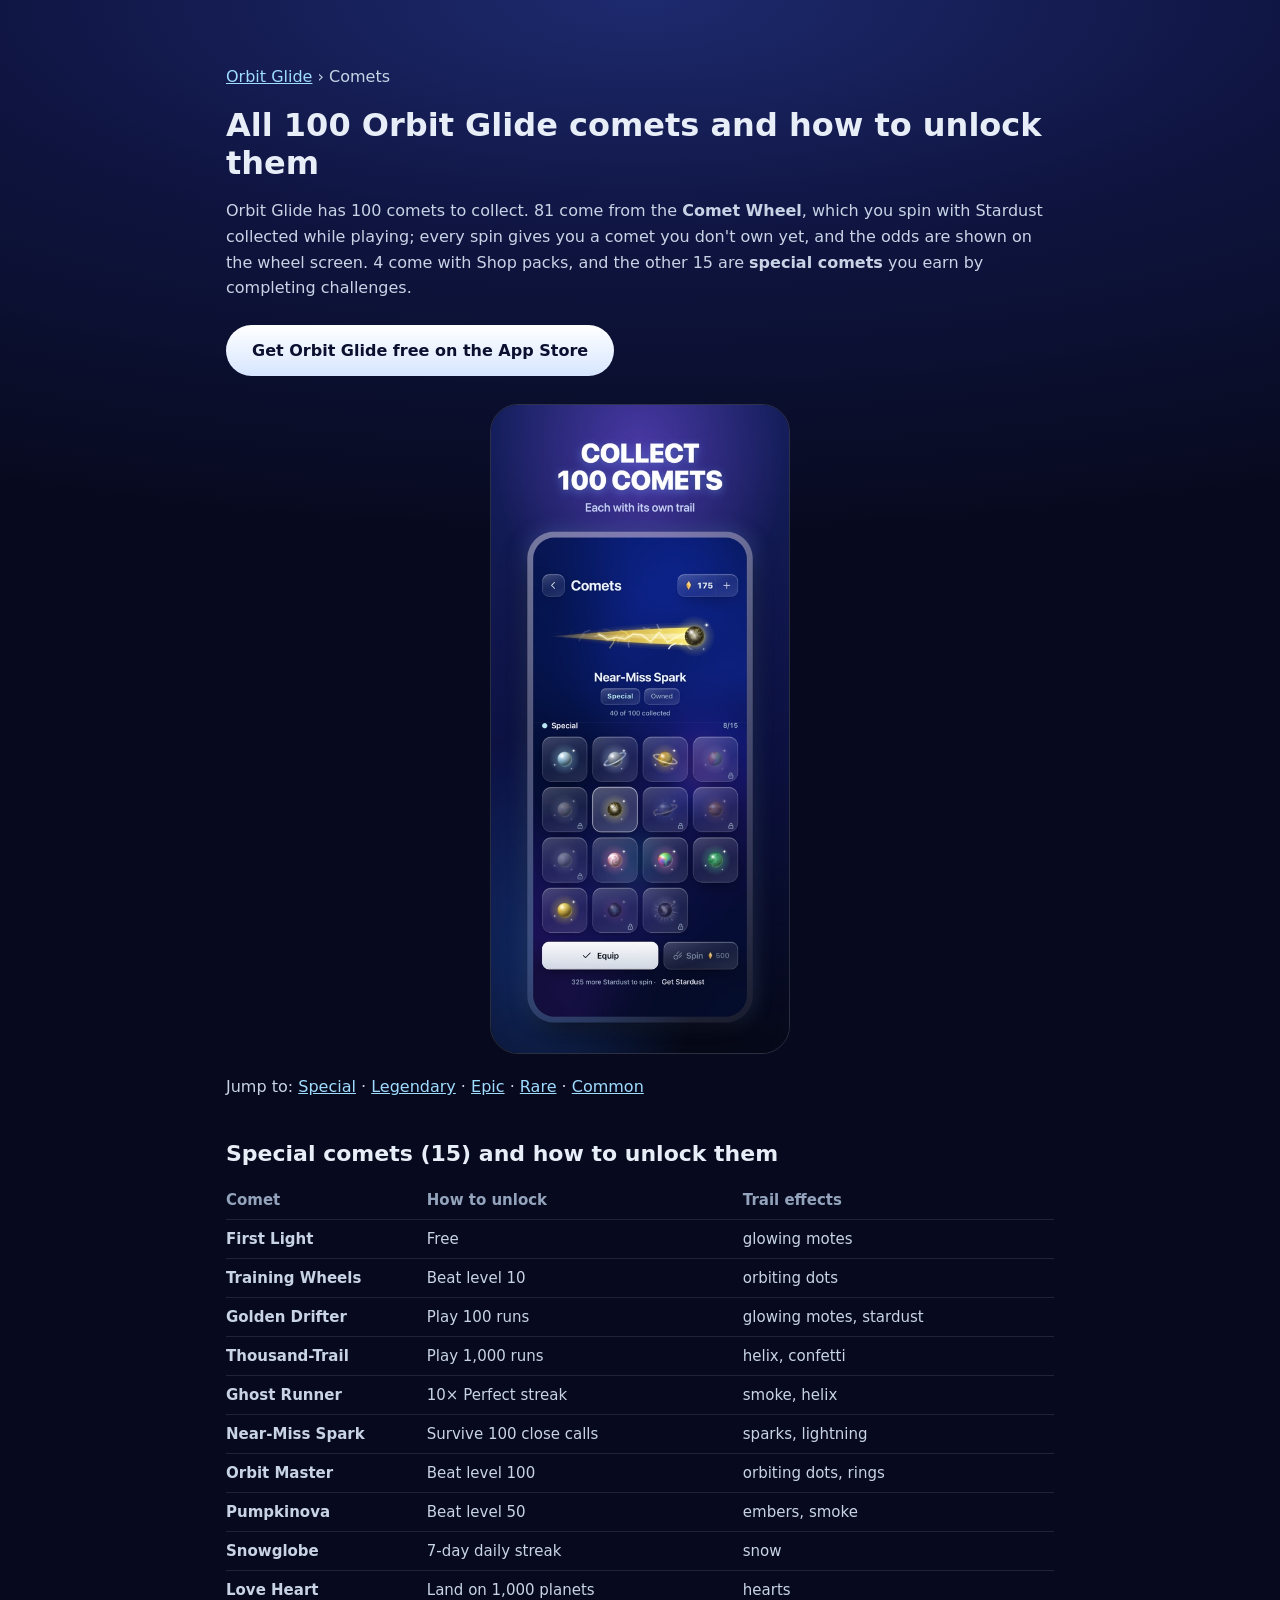
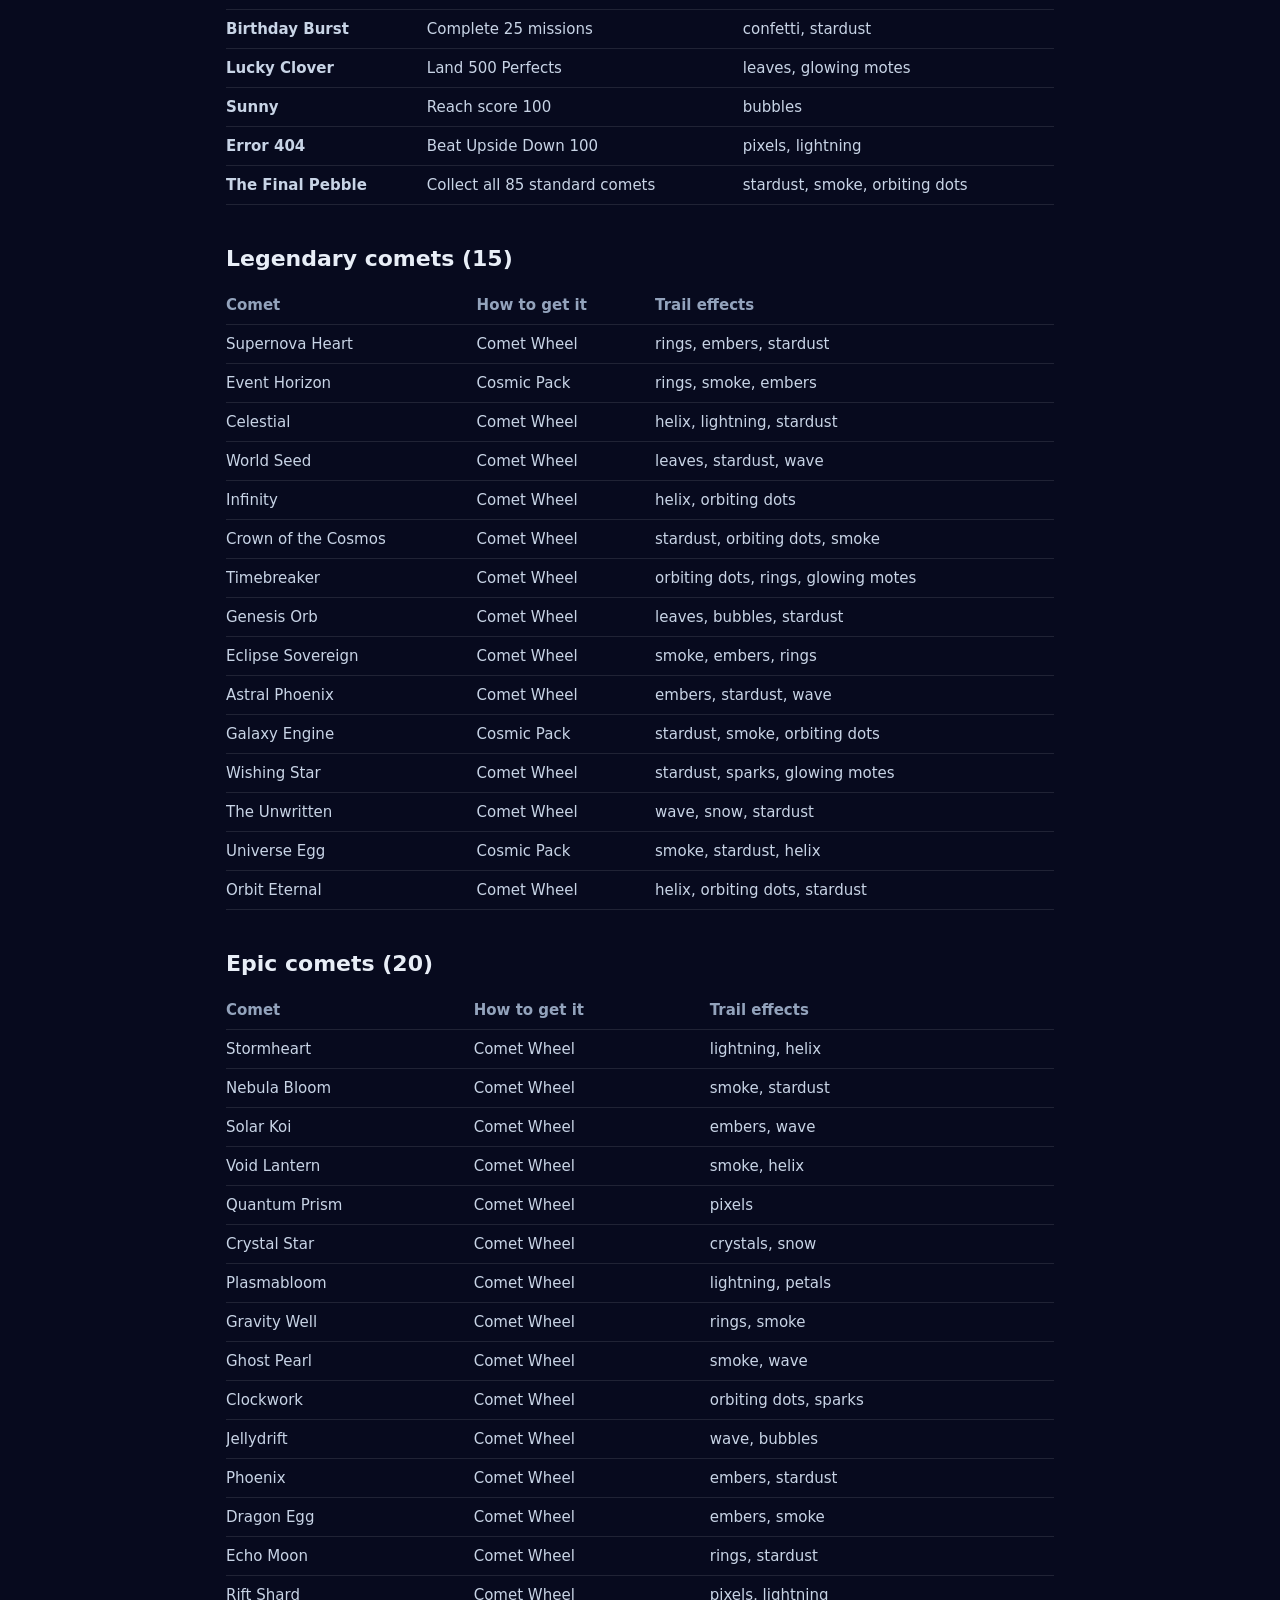
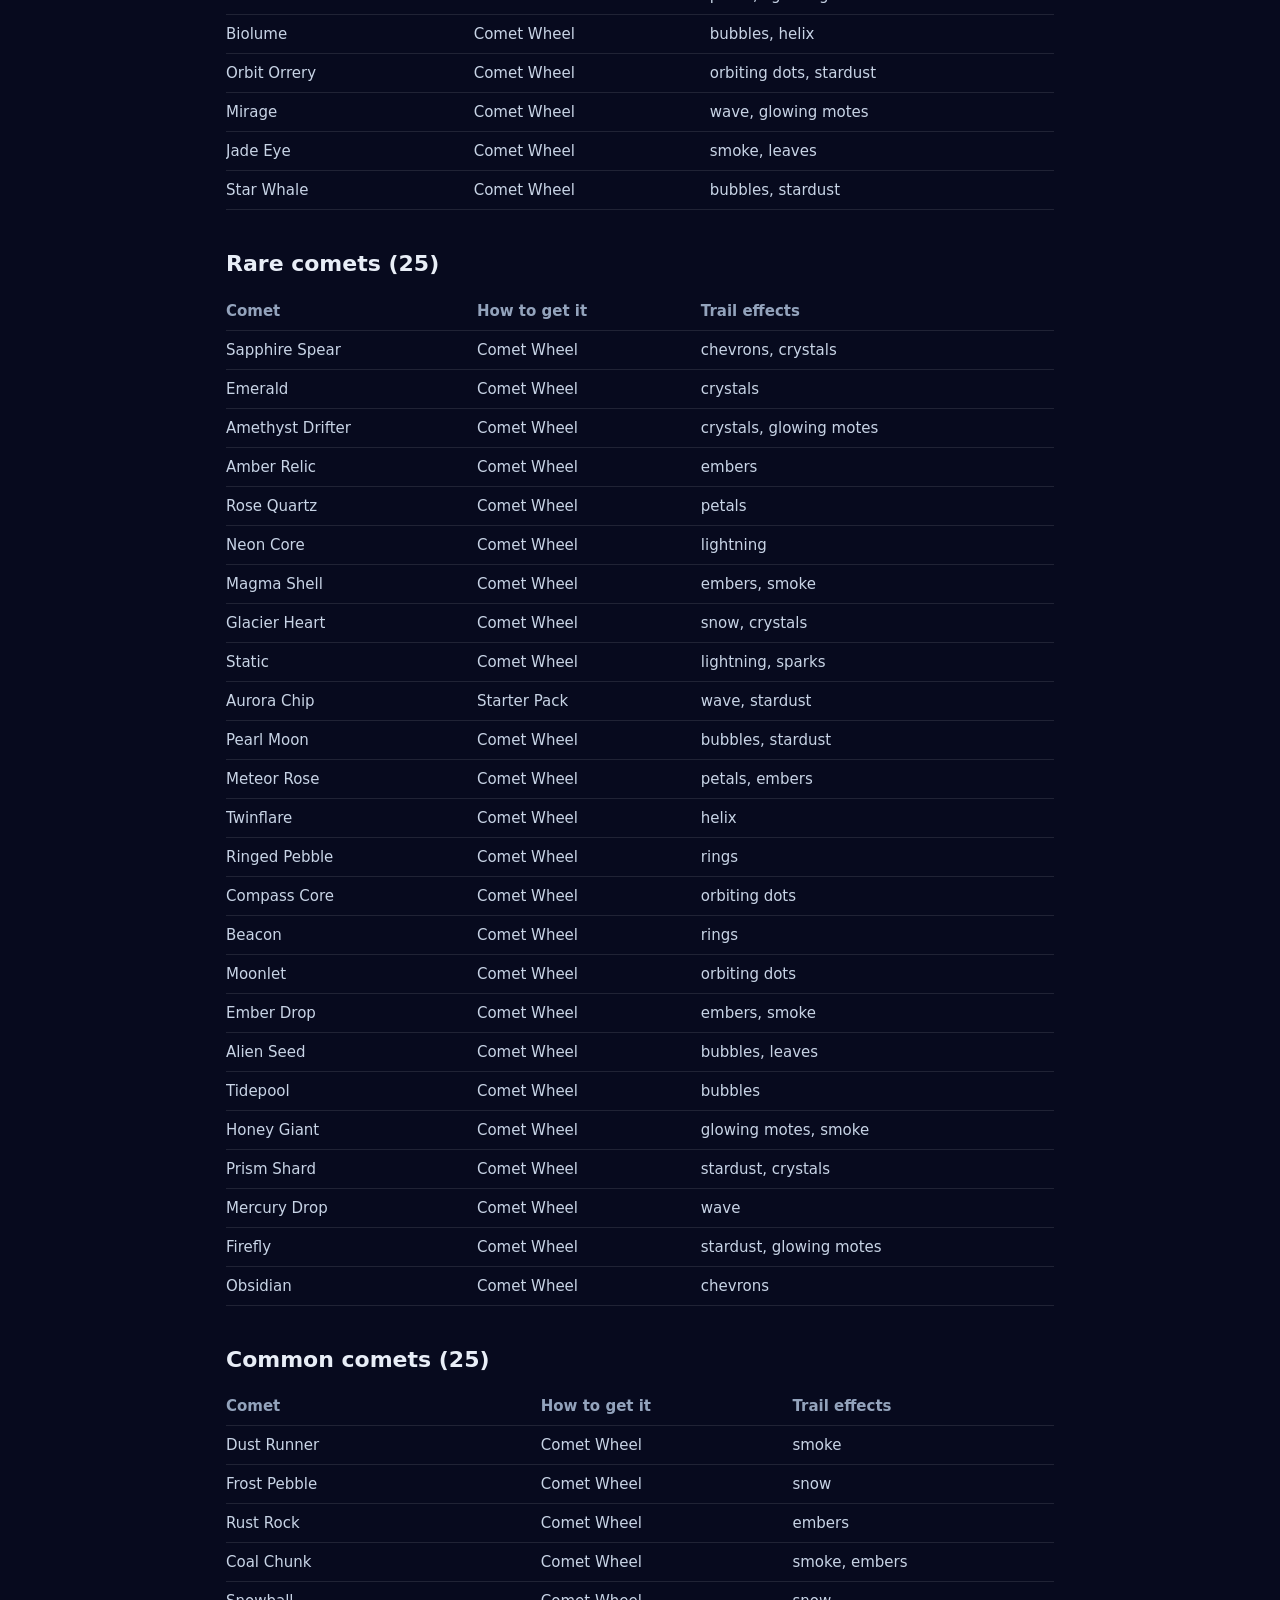
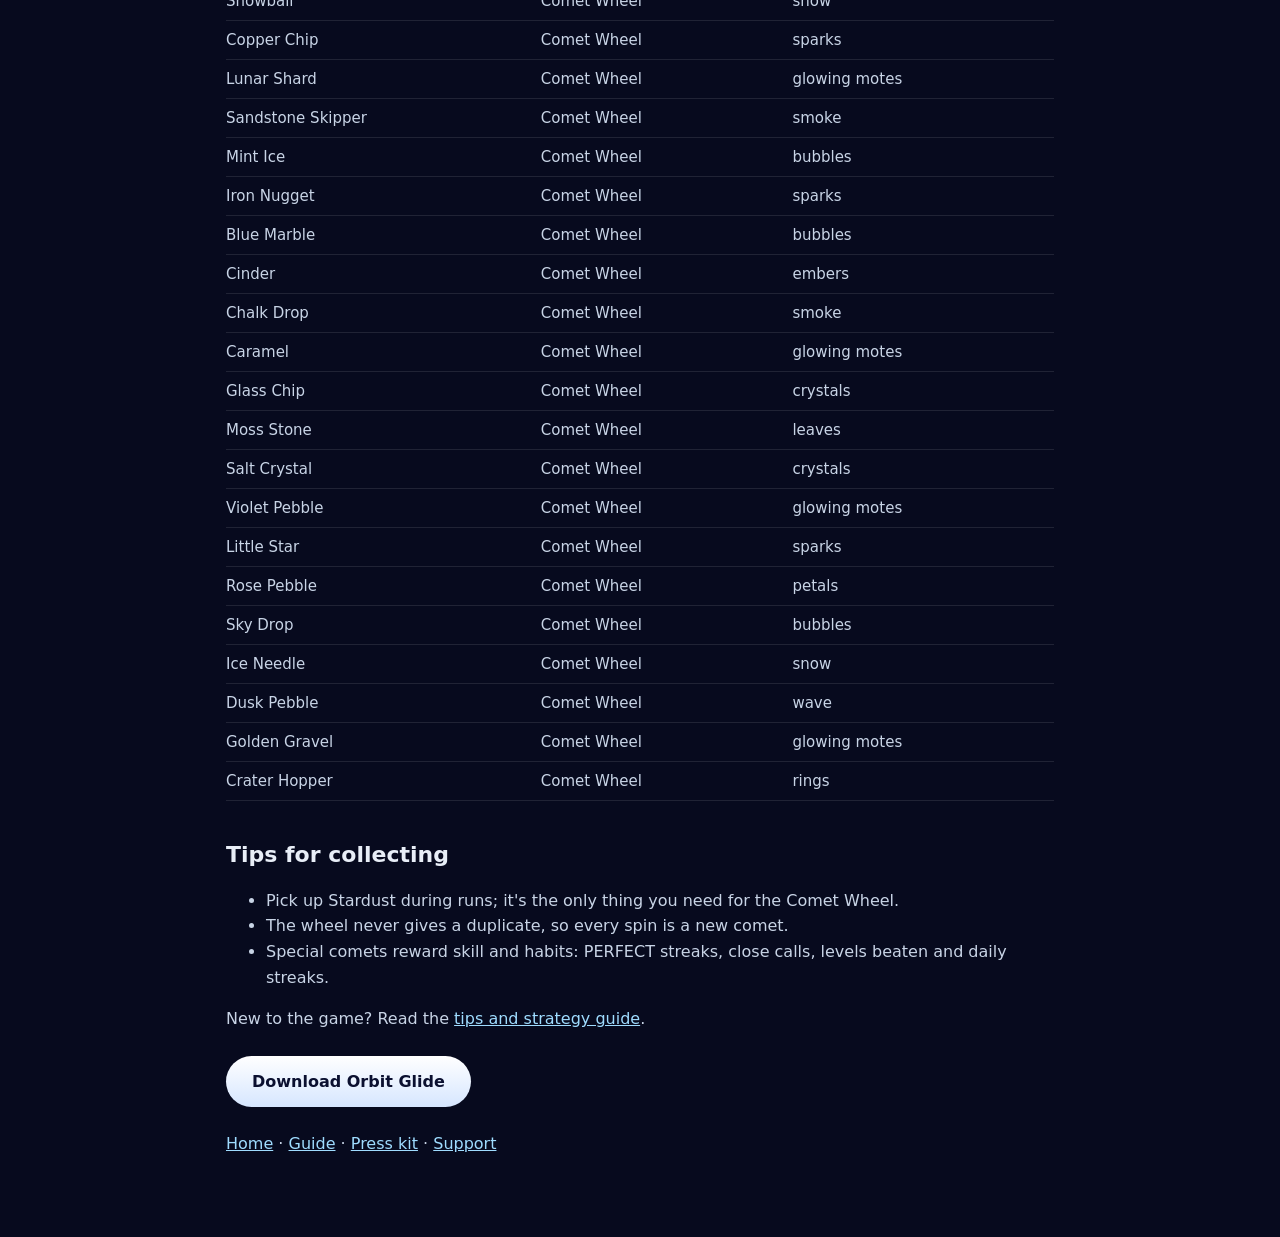
==== comets/index.html @ a48d23b3 "Add comets guide page Co-Authored-By: Claude Opus 5.5 <noreply@anthropic.com>" ====
<!doctype html>
<html lang="en">
<head>
<meta charset="utf-8" />
<meta name="viewport" content="width=device-width, initial-scale=1" />
<title>All 100 Orbit Glide Comets and How to Unlock Them</title>
<meta name="description" content="Every comet in Orbit Glide: 15 special comets and how to unlock them, plus all Common, Rare, Epic and Legendary comets from the Comet Wheel." />
<meta name="apple-itunes-app" content="app-id=6820881837" />
<link rel="canonical" href="https://wbsmith04.github.io/orbit-glide/comets/" />
<link rel="icon" href="../media/icon.png" />
<meta property="og:title" content="All 100 Orbit Glide comets and how to unlock them" />
<meta property="og:image" content="https://wbsmith04.github.io/orbit-glide/media/og.jpg" />
<style>
  :root { color-scheme: dark; }
  * { box-sizing: border-box; }
  html { background: #070a1e; }
  body { margin: 0; font: 16px/1.6 -apple-system, BlinkMacSystemFont, "Segoe UI", system-ui, sans-serif; color: #e8eef7;
    background: radial-gradient(120% 60% at 50% 0%, #1d2a6e 0%, #0f1440 45%, #070a1e 100%) fixed; }
  main { max-width: 860px; margin: 0 auto; padding: 48px 16px 64px; }
  h1 { font-size: 32px; line-height: 1.2; margin: 0 0 8px; }
  h2 { font-size: 22px; margin: 36px 0 10px; }
  p, li, td { color: #c8d4e6; }
  a { color: #9fdcff; }
  .get { display: inline-block; margin: 8px 0; padding: 13px 26px; border-radius: 999px; color: #0b1030; font-weight: 700; text-decoration: none; background: linear-gradient(180deg,#fff,#d6e6ff); }
  .wrap { overflow-x: auto; }
  table { border-collapse: collapse; width: 100%; font-size: 15px; }
  td, th { text-align: left; padding: 7px 12px 7px 0; border-bottom: 1px solid rgba(255,255,255,.1); vertical-align: top; }
  th { color: #93a3bc; font-weight: 600; }
  .shot { width: min(300px, 75vw); display: block; margin: 20px auto; border-radius: 28px; border: 1px solid rgba(255,255,255,.15); }
</style>
</head>
<body>
<main>
  <p><a href="../">Orbit Glide</a> › Comets</p>
  <h1>All 100 Orbit Glide comets and how to unlock them</h1>
  <p>Orbit Glide has 100 comets to collect. 81 come from the <b>Comet Wheel</b>, which you spin with Stardust collected while playing; every spin gives you a comet you don't own yet, and the odds are shown on the wheel screen. 4 come with Shop packs, and the other 15 are <b>special comets</b> you earn by completing challenges.</p>
  <a class="get" href="https://apps.apple.com/app/id6820881837">Get Orbit Glide free on the App Store</a>
  <img class="shot" src="../media/comets-shot.jpg" alt="The Comets screen in Orbit Glide" loading="lazy" />
  <p>Jump to: <a href="#special">Special</a> · <a href="#legendary">Legendary</a> · <a href="#epic">Epic</a> · <a href="#rare">Rare</a> · <a href="#common">Common</a></p>
  <h2 id="special">Special comets (15) and how to unlock them</h2>
  <div class="wrap"><table><tr><th>Comet</th><th>How to unlock</th><th>Trail effects</th></tr>
<tr><td><b>First Light</b></td><td>Free</td><td>glowing motes</td></tr>
<tr><td><b>Training Wheels</b></td><td>Beat level 10</td><td>orbiting dots</td></tr>
<tr><td><b>Golden Drifter</b></td><td>Play 100 runs</td><td>glowing motes, stardust</td></tr>
<tr><td><b>Thousand-Trail</b></td><td>Play 1,000 runs</td><td>helix, confetti</td></tr>
<tr><td><b>Ghost Runner</b></td><td>10× Perfect streak</td><td>smoke, helix</td></tr>
<tr><td><b>Near-Miss Spark</b></td><td>Survive 100 close calls</td><td>sparks, lightning</td></tr>
<tr><td><b>Orbit Master</b></td><td>Beat level 100</td><td>orbiting dots, rings</td></tr>
<tr><td><b>Pumpkinova</b></td><td>Beat level 50</td><td>embers, smoke</td></tr>
<tr><td><b>Snowglobe</b></td><td>7-day daily streak</td><td>snow</td></tr>
<tr><td><b>Love Heart</b></td><td>Land on 1,000 planets</td><td>hearts</td></tr>
<tr><td><b>Birthday Burst</b></td><td>Complete 25 missions</td><td>confetti, stardust</td></tr>
<tr><td><b>Lucky Clover</b></td><td>Land 500 Perfects</td><td>leaves, glowing motes</td></tr>
<tr><td><b>Sunny</b></td><td>Reach score 100</td><td>bubbles</td></tr>
<tr><td><b>Error 404</b></td><td>Beat Upside Down 100</td><td>pixels, lightning</td></tr>
<tr><td><b>The Final Pebble</b></td><td>Collect all 85 standard comets</td><td>stardust, smoke, orbiting dots</td></tr>
  </table></div>
  <div class="wrap"><h2 id="legendary">Legendary comets (15)</h2>
<table><tr><th>Comet</th><th>How to get it</th><th>Trail effects</th></tr>
<tr><td>Supernova Heart</td><td>Comet Wheel</td><td>rings, embers, stardust</td></tr>
<tr><td>Event Horizon</td><td>Cosmic Pack</td><td>rings, smoke, embers</td></tr>
<tr><td>Celestial</td><td>Comet Wheel</td><td>helix, lightning, stardust</td></tr>
<tr><td>World Seed</td><td>Comet Wheel</td><td>leaves, stardust, wave</td></tr>
<tr><td>Infinity</td><td>Comet Wheel</td><td>helix, orbiting dots</td></tr>
<tr><td>Crown of the Cosmos</td><td>Comet Wheel</td><td>stardust, orbiting dots, smoke</td></tr>
<tr><td>Timebreaker</td><td>Comet Wheel</td><td>orbiting dots, rings, glowing motes</td></tr>
<tr><td>Genesis Orb</td><td>Comet Wheel</td><td>leaves, bubbles, stardust</td></tr>
<tr><td>Eclipse Sovereign</td><td>Comet Wheel</td><td>smoke, embers, rings</td></tr>
<tr><td>Astral Phoenix</td><td>Comet Wheel</td><td>embers, stardust, wave</td></tr>
<tr><td>Galaxy Engine</td><td>Cosmic Pack</td><td>stardust, smoke, orbiting dots</td></tr>
<tr><td>Wishing Star</td><td>Comet Wheel</td><td>stardust, sparks, glowing motes</td></tr>
<tr><td>The Unwritten</td><td>Comet Wheel</td><td>wave, snow, stardust</td></tr>
<tr><td>Universe Egg</td><td>Cosmic Pack</td><td>smoke, stardust, helix</td></tr>
<tr><td>Orbit Eternal</td><td>Comet Wheel</td><td>helix, orbiting dots, stardust</td></tr>
</table></div><div class="wrap"><h2 id="epic">Epic comets (20)</h2>
<table><tr><th>Comet</th><th>How to get it</th><th>Trail effects</th></tr>
<tr><td>Stormheart</td><td>Comet Wheel</td><td>lightning, helix</td></tr>
<tr><td>Nebula Bloom</td><td>Comet Wheel</td><td>smoke, stardust</td></tr>
<tr><td>Solar Koi</td><td>Comet Wheel</td><td>embers, wave</td></tr>
<tr><td>Void Lantern</td><td>Comet Wheel</td><td>smoke, helix</td></tr>
<tr><td>Quantum Prism</td><td>Comet Wheel</td><td>pixels</td></tr>
<tr><td>Crystal Star</td><td>Comet Wheel</td><td>crystals, snow</td></tr>
<tr><td>Plasmabloom</td><td>Comet Wheel</td><td>lightning, petals</td></tr>
<tr><td>Gravity Well</td><td>Comet Wheel</td><td>rings, smoke</td></tr>
<tr><td>Ghost Pearl</td><td>Comet Wheel</td><td>smoke, wave</td></tr>
<tr><td>Clockwork</td><td>Comet Wheel</td><td>orbiting dots, sparks</td></tr>
<tr><td>Jellydrift</td><td>Comet Wheel</td><td>wave, bubbles</td></tr>
<tr><td>Phoenix</td><td>Comet Wheel</td><td>embers, stardust</td></tr>
<tr><td>Dragon Egg</td><td>Comet Wheel</td><td>embers, smoke</td></tr>
<tr><td>Echo Moon</td><td>Comet Wheel</td><td>rings, stardust</td></tr>
<tr><td>Rift Shard</td><td>Comet Wheel</td><td>pixels, lightning</td></tr>
<tr><td>Biolume</td><td>Comet Wheel</td><td>bubbles, helix</td></tr>
<tr><td>Orbit Orrery</td><td>Comet Wheel</td><td>orbiting dots, stardust</td></tr>
<tr><td>Mirage</td><td>Comet Wheel</td><td>wave, glowing motes</td></tr>
<tr><td>Jade Eye</td><td>Comet Wheel</td><td>smoke, leaves</td></tr>
<tr><td>Star Whale</td><td>Comet Wheel</td><td>bubbles, stardust</td></tr>
</table></div><div class="wrap"><h2 id="rare">Rare comets (25)</h2>
<table><tr><th>Comet</th><th>How to get it</th><th>Trail effects</th></tr>
<tr><td>Sapphire Spear</td><td>Comet Wheel</td><td>chevrons, crystals</td></tr>
<tr><td>Emerald</td><td>Comet Wheel</td><td>crystals</td></tr>
<tr><td>Amethyst Drifter</td><td>Comet Wheel</td><td>crystals, glowing motes</td></tr>
<tr><td>Amber Relic</td><td>Comet Wheel</td><td>embers</td></tr>
<tr><td>Rose Quartz</td><td>Comet Wheel</td><td>petals</td></tr>
<tr><td>Neon Core</td><td>Comet Wheel</td><td>lightning</td></tr>
<tr><td>Magma Shell</td><td>Comet Wheel</td><td>embers, smoke</td></tr>
<tr><td>Glacier Heart</td><td>Comet Wheel</td><td>snow, crystals</td></tr>
<tr><td>Static</td><td>Comet Wheel</td><td>lightning, sparks</td></tr>
<tr><td>Aurora Chip</td><td>Starter Pack</td><td>wave, stardust</td></tr>
<tr><td>Pearl Moon</td><td>Comet Wheel</td><td>bubbles, stardust</td></tr>
<tr><td>Meteor Rose</td><td>Comet Wheel</td><td>petals, embers</td></tr>
<tr><td>Twinflare</td><td>Comet Wheel</td><td>helix</td></tr>
<tr><td>Ringed Pebble</td><td>Comet Wheel</td><td>rings</td></tr>
<tr><td>Compass Core</td><td>Comet Wheel</td><td>orbiting dots</td></tr>
<tr><td>Beacon</td><td>Comet Wheel</td><td>rings</td></tr>
<tr><td>Moonlet</td><td>Comet Wheel</td><td>orbiting dots</td></tr>
<tr><td>Ember Drop</td><td>Comet Wheel</td><td>embers, smoke</td></tr>
<tr><td>Alien Seed</td><td>Comet Wheel</td><td>bubbles, leaves</td></tr>
<tr><td>Tidepool</td><td>Comet Wheel</td><td>bubbles</td></tr>
<tr><td>Honey Giant</td><td>Comet Wheel</td><td>glowing motes, smoke</td></tr>
<tr><td>Prism Shard</td><td>Comet Wheel</td><td>stardust, crystals</td></tr>
<tr><td>Mercury Drop</td><td>Comet Wheel</td><td>wave</td></tr>
<tr><td>Firefly</td><td>Comet Wheel</td><td>stardust, glowing motes</td></tr>
<tr><td>Obsidian</td><td>Comet Wheel</td><td>chevrons</td></tr>
</table></div><div class="wrap"><h2 id="common">Common comets (25)</h2>
<table><tr><th>Comet</th><th>How to get it</th><th>Trail effects</th></tr>
<tr><td>Dust Runner</td><td>Comet Wheel</td><td>smoke</td></tr>
<tr><td>Frost Pebble</td><td>Comet Wheel</td><td>snow</td></tr>
<tr><td>Rust Rock</td><td>Comet Wheel</td><td>embers</td></tr>
<tr><td>Coal Chunk</td><td>Comet Wheel</td><td>smoke, embers</td></tr>
<tr><td>Snowball</td><td>Comet Wheel</td><td>snow</td></tr>
<tr><td>Copper Chip</td><td>Comet Wheel</td><td>sparks</td></tr>
<tr><td>Lunar Shard</td><td>Comet Wheel</td><td>glowing motes</td></tr>
<tr><td>Sandstone Skipper</td><td>Comet Wheel</td><td>smoke</td></tr>
<tr><td>Mint Ice</td><td>Comet Wheel</td><td>bubbles</td></tr>
<tr><td>Iron Nugget</td><td>Comet Wheel</td><td>sparks</td></tr>
<tr><td>Blue Marble</td><td>Comet Wheel</td><td>bubbles</td></tr>
<tr><td>Cinder</td><td>Comet Wheel</td><td>embers</td></tr>
<tr><td>Chalk Drop</td><td>Comet Wheel</td><td>smoke</td></tr>
<tr><td>Caramel</td><td>Comet Wheel</td><td>glowing motes</td></tr>
<tr><td>Glass Chip</td><td>Comet Wheel</td><td>crystals</td></tr>
<tr><td>Moss Stone</td><td>Comet Wheel</td><td>leaves</td></tr>
<tr><td>Salt Crystal</td><td>Comet Wheel</td><td>crystals</td></tr>
<tr><td>Violet Pebble</td><td>Comet Wheel</td><td>glowing motes</td></tr>
<tr><td>Little Star</td><td>Comet Wheel</td><td>sparks</td></tr>
<tr><td>Rose Pebble</td><td>Comet Wheel</td><td>petals</td></tr>
<tr><td>Sky Drop</td><td>Comet Wheel</td><td>bubbles</td></tr>
<tr><td>Ice Needle</td><td>Comet Wheel</td><td>snow</td></tr>
<tr><td>Dusk Pebble</td><td>Comet Wheel</td><td>wave</td></tr>
<tr><td>Golden Gravel</td><td>Comet Wheel</td><td>glowing motes</td></tr>
<tr><td>Crater Hopper</td><td>Comet Wheel</td><td>rings</td></tr>
</table></div>
  <h2>Tips for collecting</h2>
  <ul>
    <li>Pick up Stardust during runs; it's the only thing you need for the Comet Wheel.</li>
    <li>The wheel never gives a duplicate, so every spin is a new comet.</li>
    <li>Special comets reward skill and habits: PERFECT streaks, close calls, levels beaten and daily streaks.</li>
  </ul>
  <p>New to the game? Read the <a href="../guide/">tips and strategy guide</a>.</p>
  <p><a class="get" href="https://apps.apple.com/app/id6820881837">Download Orbit Glide</a></p>
  <p><a href="../">Home</a> · <a href="../guide/">Guide</a> · <a href="../press/">Press kit</a> · <a href="../support/">Support</a></p>
</main>
</body>
</html>
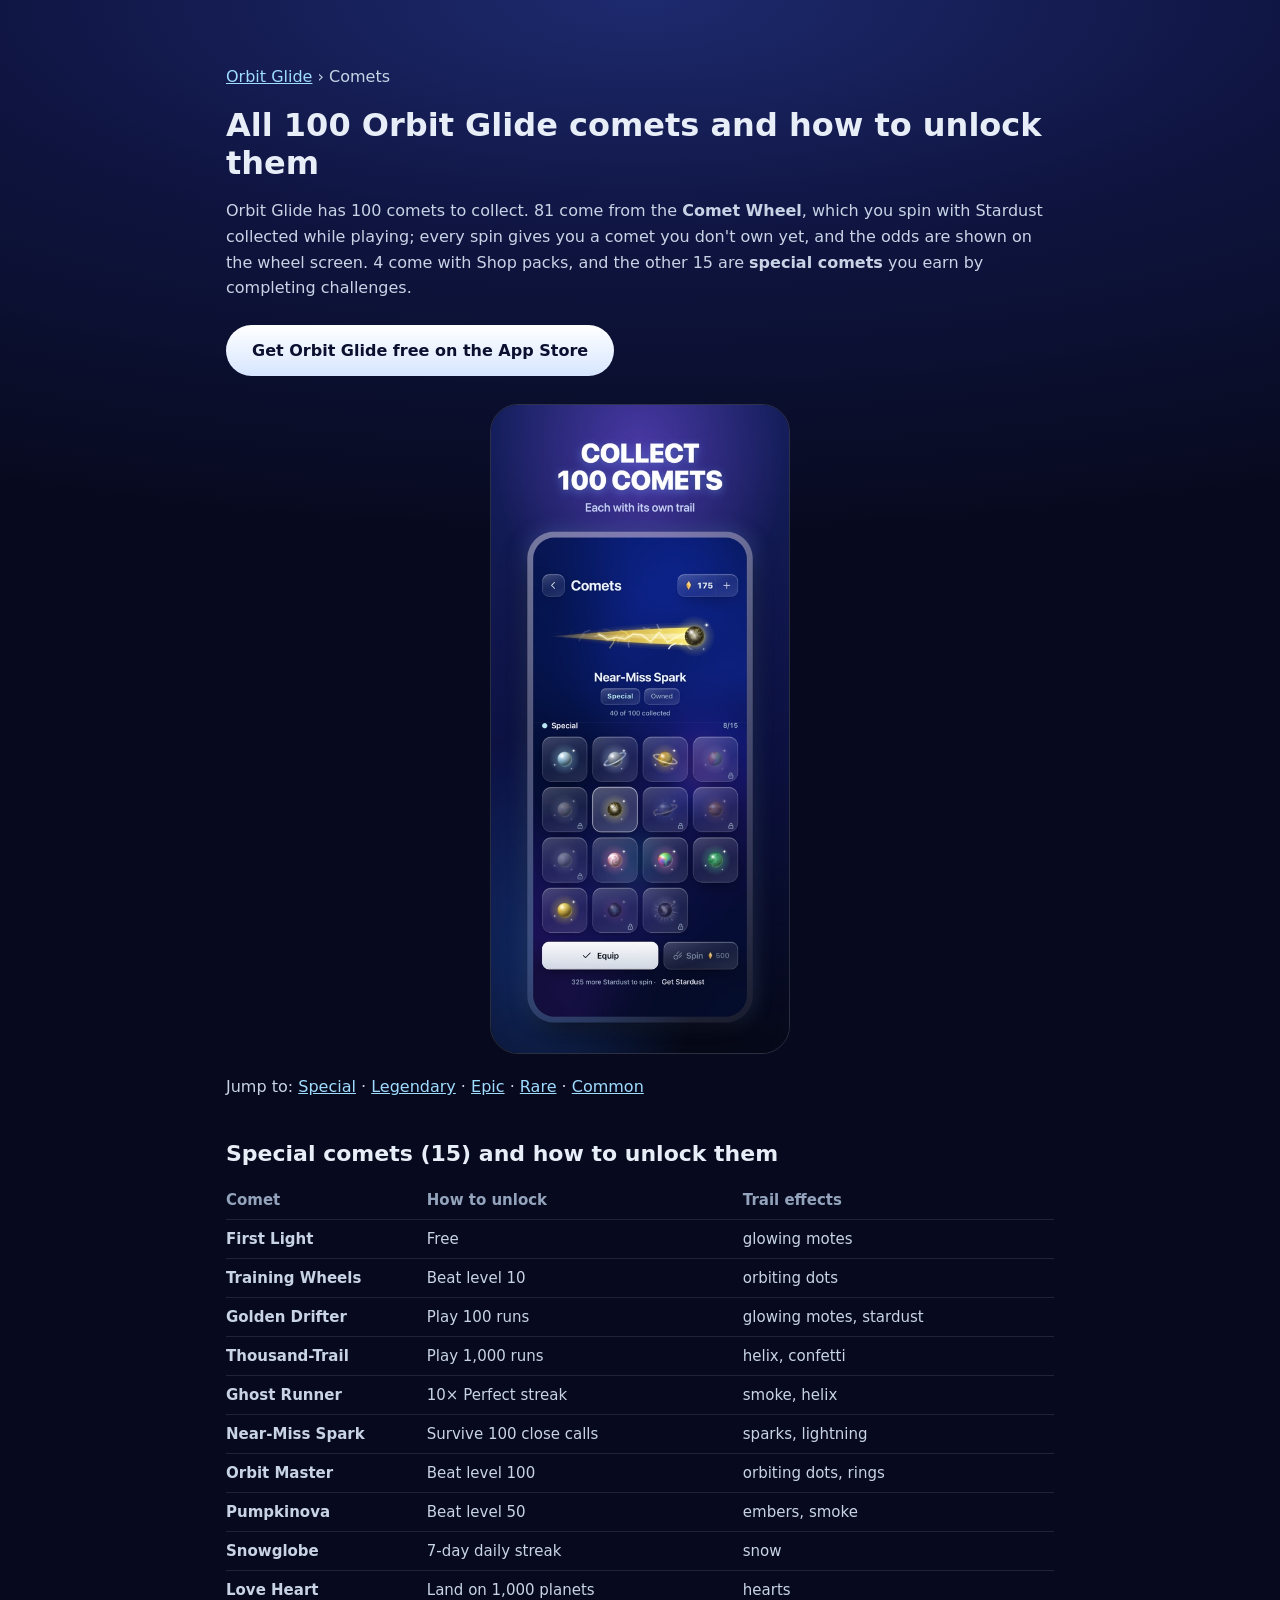
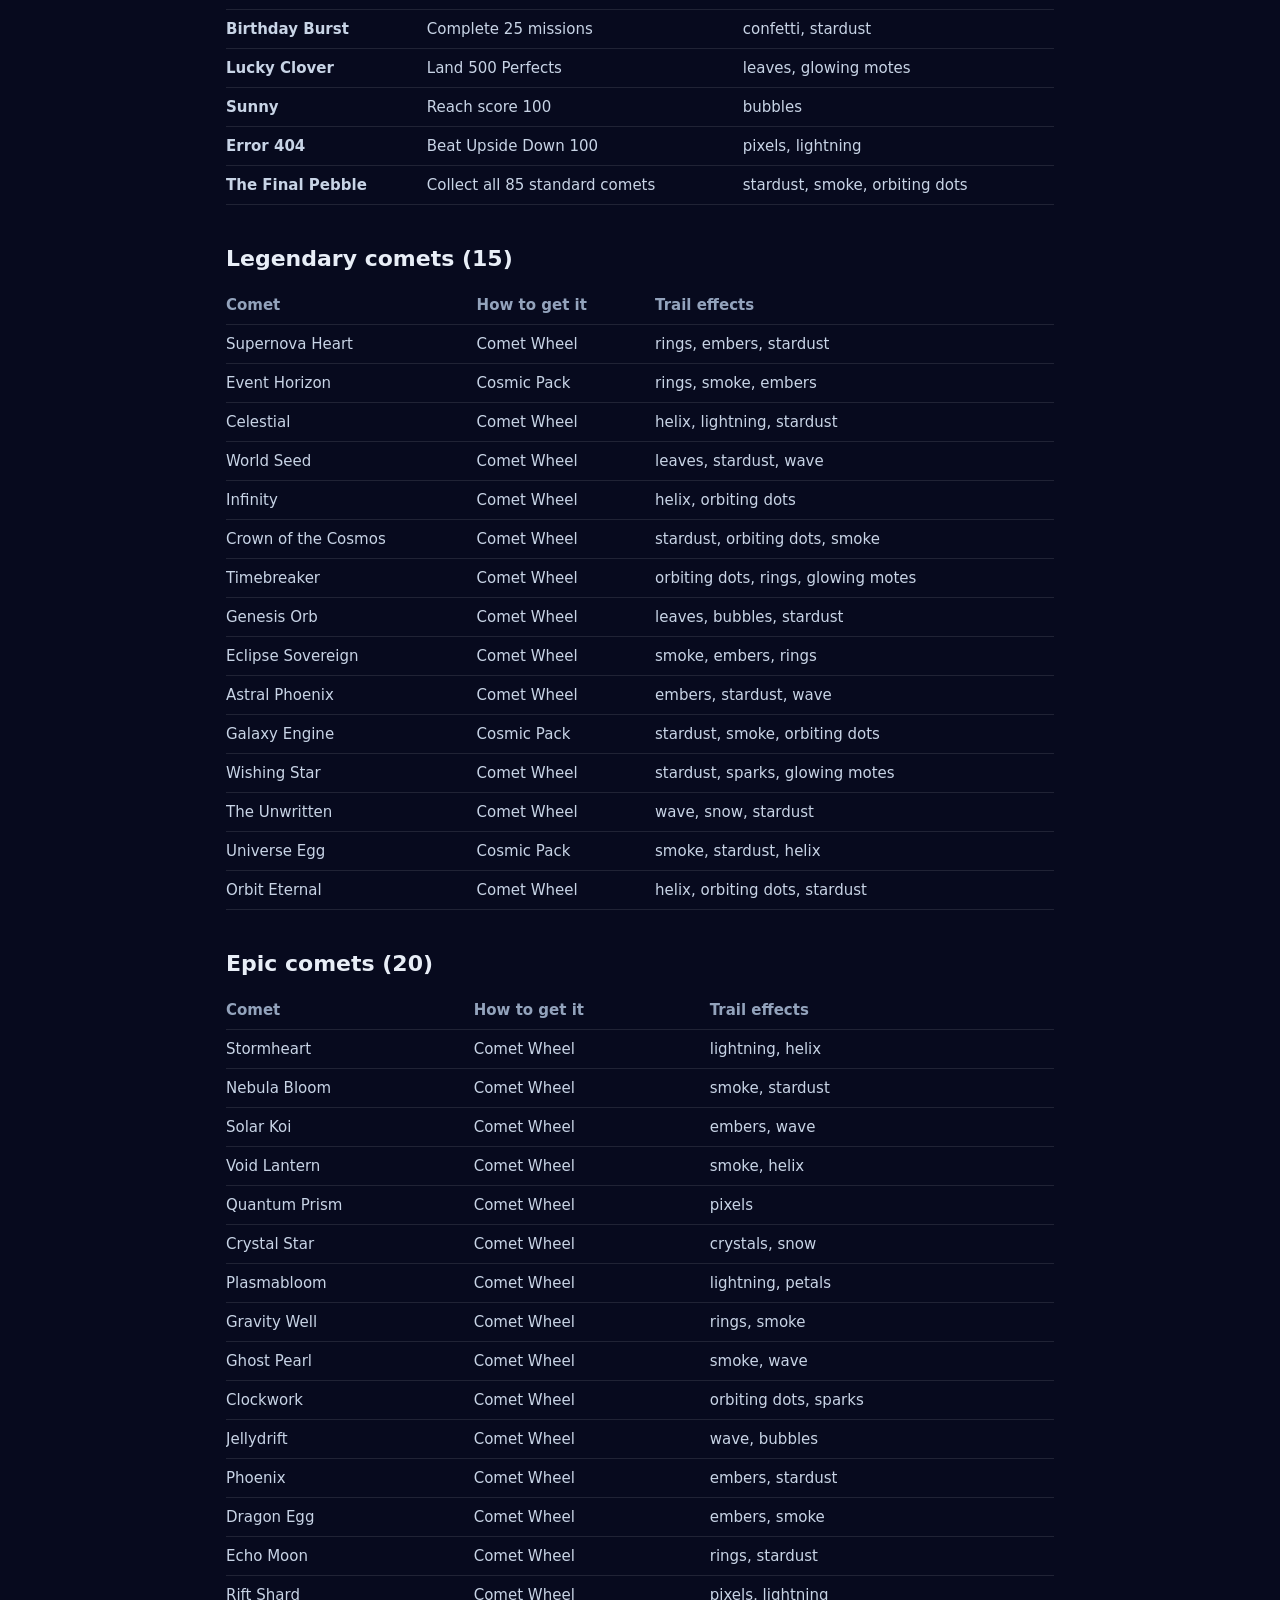
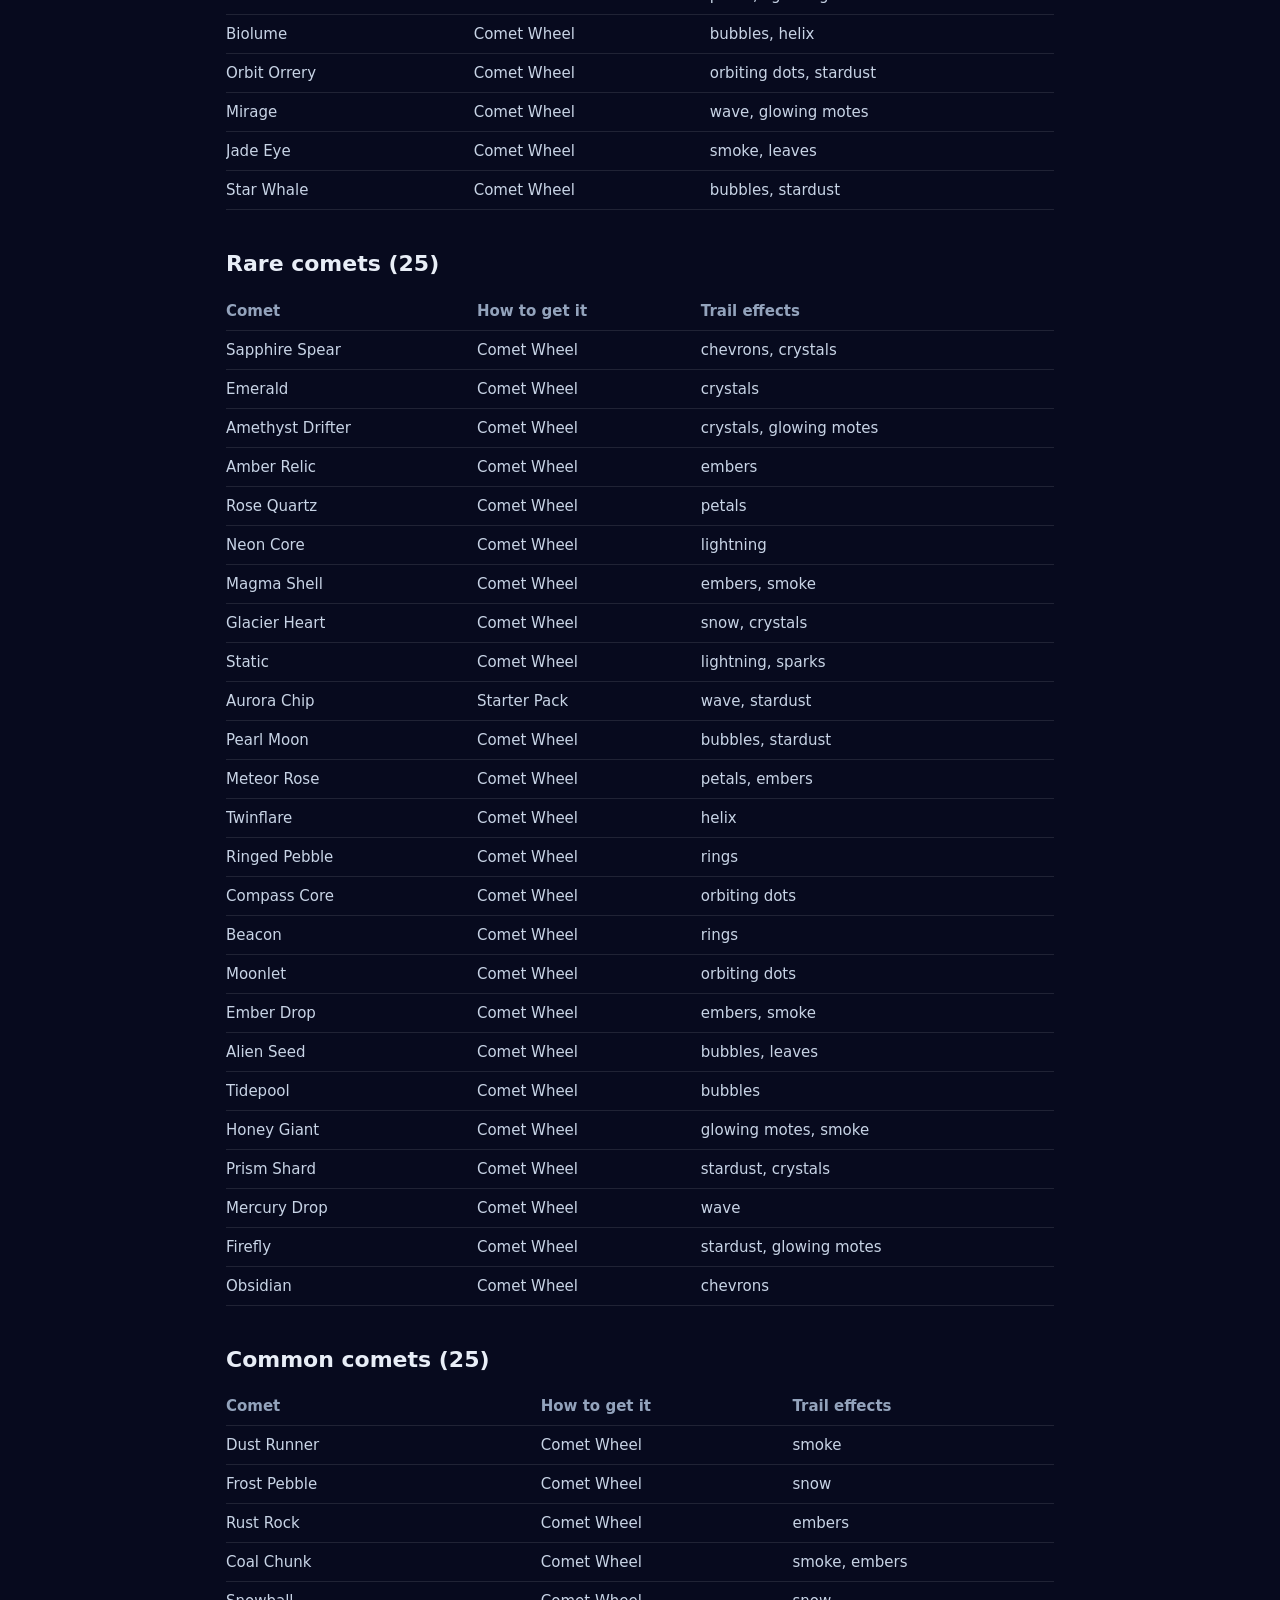
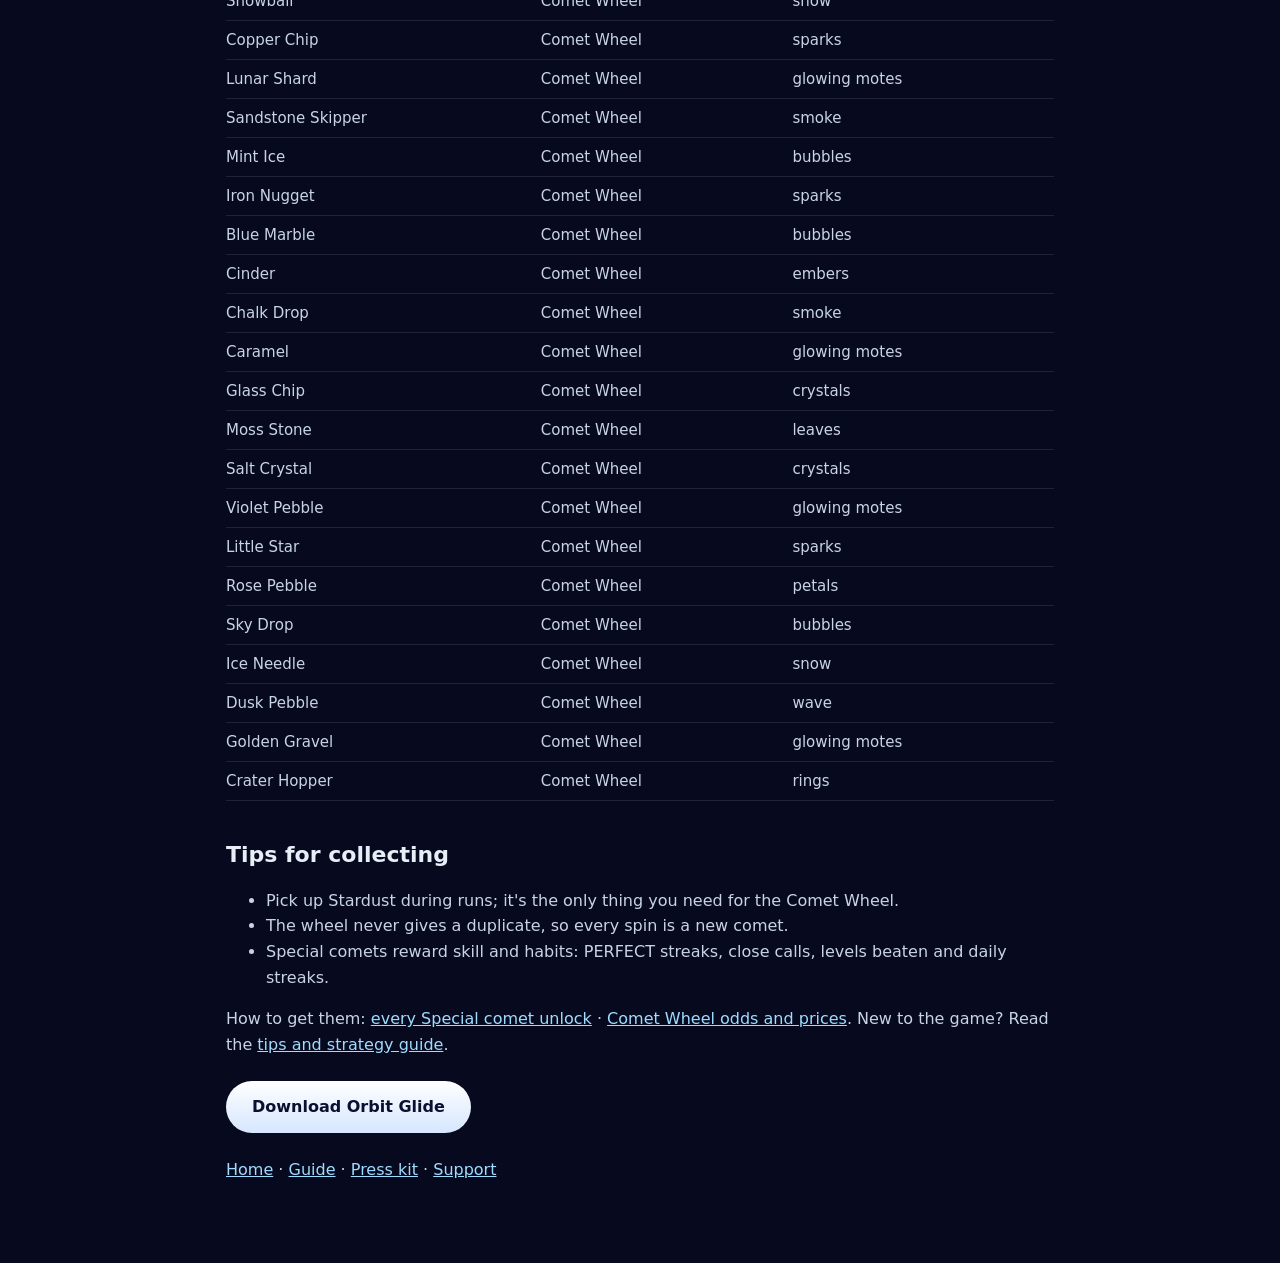
==== commit 0a19bd37: "Add Special comets and Comet Wheel pages" ====
--- a/comets/index.html
+++ b/comets/index.html
@@ -155,7 +155,7 @@
     <li>The wheel never gives a duplicate, so every spin is a new comet.</li>
     <li>Special comets reward skill and habits: PERFECT streaks, close calls, levels beaten and daily streaks.</li>
   </ul>
-  <p>New to the game? Read the <a href="../guide/">tips and strategy guide</a>.</p>
+  <p>How to get them: <a href="../special-comets/">every Special comet unlock</a> · <a href="../comet-wheel/">Comet Wheel odds and prices</a>. New to the game? Read the <a href="../guide/">tips and strategy guide</a>.</p>
   <p><a class="get" href="https://apps.apple.com/app/id6820881837">Download Orbit Glide</a></p>
   <p><a href="../">Home</a> · <a href="../guide/">Guide</a> · <a href="../press/">Press kit</a> · <a href="../support/">Support</a></p>
 </main>
